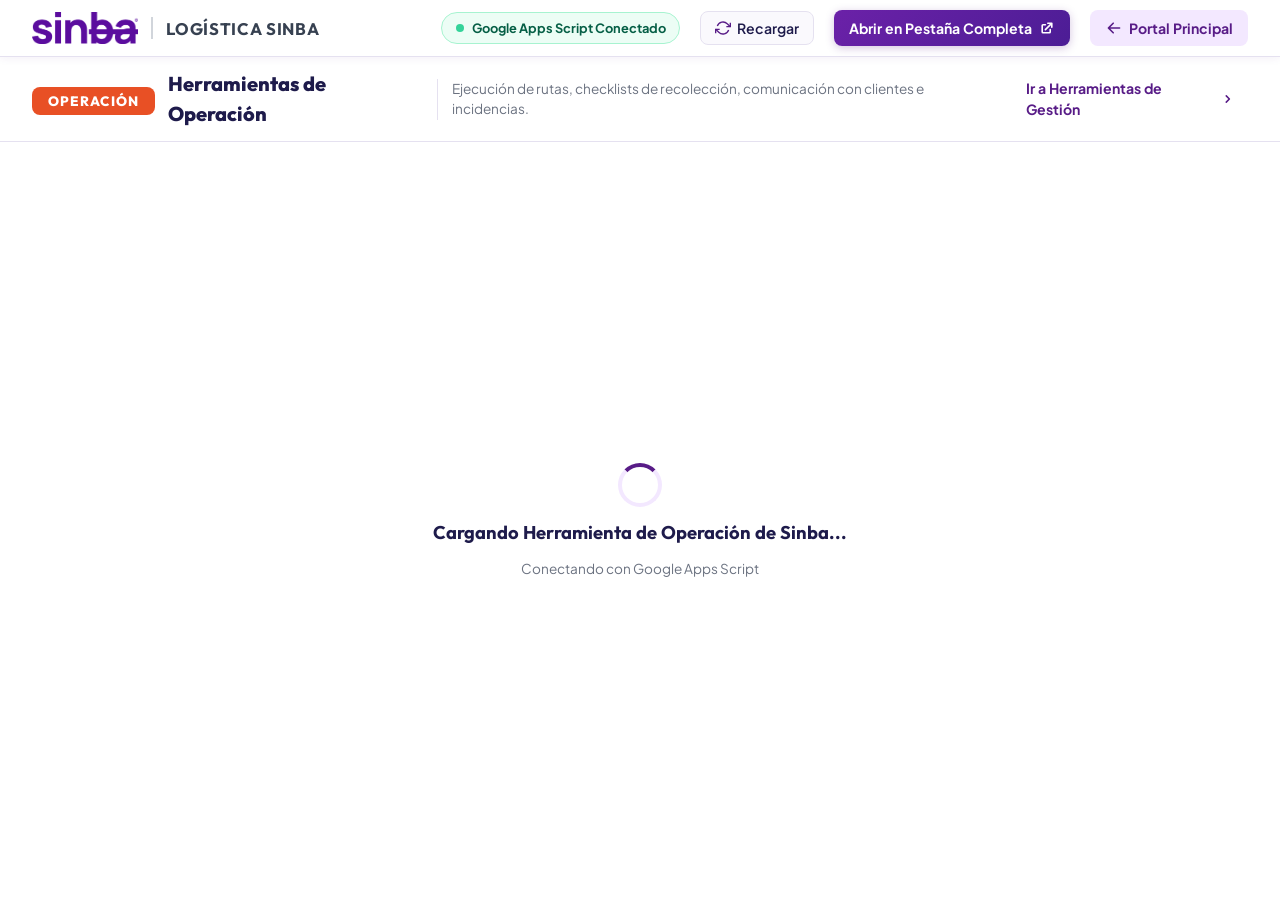
==== operacion.html @ be1933a4 "Initial commit - Portal Web Sinba" ====
<!DOCTYPE html>
<html lang="es">

<head>
  <meta charset="UTF-8">
  <meta name="viewport" content="width=device-width, initial-scale=1.0">
  <title>Herramientas de Operación - Sinba Logística</title>
  <meta name="description"
    content="Módulo de herramientas de operación de Sinba Logística conectado a Google Apps Script.">
  <link rel="preconnect" href="https://fonts.googleapis.com">
  <link rel="preconnect" href="https://fonts.gstatic.com" crossorigin>
  <link
    href="https://fonts.googleapis.com/css2?family=Outfit:wght@400;500;600;700;800;900&family=Plus+Jakarta+Sans:wght@400;500;600;700&display=swap"
    rel="stylesheet">
  <link rel="stylesheet" href="styles.css">
</head>

<body class="app-viewer-body">

  <!-- Barra de Navegación Superior -->
  <header class="navbar" id="navbar">
    <div class="navbar-container">
      <!-- Logo Sinba -->
      <a href="index.html" class="navbar-brand" id="brand-logo">
        <div class="logo-wrapper">
          <img src="assets/sinba_logo.png" alt="Sinba" class="sinba-logo-img">
          <div class="brand-divider"></div>
          <span class="brand-subtitle">LOGÍSTICA SINBA</span>
        </div>
      </a>

      <!-- Menú y Acciones de la Herramienta -->
      <div class="navbar-actions">
        <div class="tool-status-badge">
          <span class="pulse-dot"></span>
          <span>Google Apps Script Conectado</span>
        </div>

        <!-- Botón Recargar Frame -->
        <button class="nav-btn-action" onclick="reloadAppScriptFrame('op-frame')" title="Recargar herramienta">
          <svg viewBox="0 0 24 24" fill="none" stroke="currentColor" stroke-width="2">
            <path d="M23 4v6h-6M1 20v-6h6" />
            <path d="M3.51 9a9 9 0 0114.85-3.36L23 10M1 14l4.64 4.36A9 9 0 0020.49 15" />
          </svg>
          <span>Recargar</span>
        </button>

        <!-- Botón Abrir Directo en Pestaña Nueva -->
        <a href="https://script.google.com/a/macros/sinba.pe/s/AKfycbyM9CAs9pCkM7ZyAD83p1r2WjWHfQ9AxZweqpP_xSJXLfnrZStBPode88MS2CbxMtLO/exec"
          target="_blank" rel="noopener noreferrer" class="btn-open-external"
          title="Abrir en pestaña completa de Google">
          <span>Abrir en Pestaña Completa</span>
          <svg viewBox="0 0 20 20" fill="currentColor">
            <path
              d="M11 3a1 1 0 100 2h2.586l-6.293 6.293a1 1 0 101.414 1.414L15 6.414V9a1 1 0 102 0V4a1 1 0 00-1-1h-5z" />
            <path d="M5 5a2 2 0 00-2 2v8a2 2 0 002 2h8a2 2 0 002-2v-3a1 1 0 10-2 0v3H5V7h3a1 1 0 000-2H5z" />
          </svg>
        </a>

        <!-- Botón Volver al Portal -->
        <a href="index.html" class="btn-back-portal">
          <svg width="16" height="16" viewBox="0 0 20 20" fill="currentColor">
            <path fill-rule="evenodd"
              d="M9.707 16.707a1 1 0 01-1.414 0l-6-6a1 1 0 010-1.414l6-6a1 1 0 011.414 1.414L5.414 9H17a1 1 0 110 2H5.414l4.293 4.293a1 1 0 010 1.414z"
              clip-rule="evenodd" />
          </svg>
          <span>Portal Principal</span>
        </a>
      </div>
    </div>
  </header>

  <!-- Sub-Barra de Contexto de la Aplicación -->
  <div class="app-control-bar">
    <div class="app-info-left">
      <div class="category-tag-sub">OPERACIÓN</div>
      <h1 class="app-bar-title">Herramientas de Operación</h1>
      <span class="app-bar-desc">Ejecución de rutas, checklists de recolección, comunicación con clientes e
        incidencias.</span>
    </div>
    <div class="app-info-right">
      <a href="gestion.html" class="link-switch-app">
        <span>Ir a Herramientas de Gestión</span>
        <svg viewBox="0 0 20 20" fill="currentColor">
          <path fill-rule="evenodd"
            d="M7.293 14.707a1 1 0 010-1.414L10.586 10 7.293 6.707a1 1 0 011.414-1.414l4 4a1 1 0 010 1.414l-4 4a1 1 0 01-1.414 0z"
            clip-rule="evenodd" />
        </svg>
      </a>
    </div>
  </div>

  <!-- Contenedor del AppScript / IFrame Integrado -->
  <main class="appscript-viewer-container">
    <!-- Overlay de Carga -->
    <div class="iframe-loading-indicator" id="iframe-loader">
      <div class="loader-spinner"></div>
      <p>Cargando Herramienta de Operación de Sinba...</p>
      <span class="loader-sub">Conectando con Google Apps Script</span>
    </div>

    <!-- IFrame de la App -->
    <iframe id="op-frame" class="appscript-iframe"
      src="https://script.google.com/a/macros/sinba.pe/s/AKfycbyM9CAs9pCkM7ZyAD83p1r2WjWHfQ9AxZweqpP_xSJXLfnrZStBPode88MS2CbxMtLO/exec"
      allow="geolocation; microphone; camera; clipboard-read; clipboard-write;"
      sandbox="allow-forms allow-modals allow-popups allow-popups-to-escape-sandbox allow-same-origin allow-scripts allow-downloads"
      onload="hideIframeLoader('iframe-loader')">
    </iframe>

    <!-- Aviso de Soporte / Acceso Workspace -->
    <div class="iframe-footer-notice">
      <span>¿No carga la aplicación por políticas de tu cuenta Google?</span>
      <a href="https://script.google.com/a/macros/sinba.pe/s/AKfycbyM9CAs9pCkM7ZyAD83p1r2WjWHfQ9AxZweqpP_xSJXLfnrZStBPode88MS2CbxMtLO/exec"
        target="_blank" rel="noopener noreferrer">
        Haz clic aquí para abrirla directamente en una pestaña de Google Workspace ↗
      </a>
    </div>
  </main>

  <script src="app.js"></script>
</body>

</html>
---- styles.css ----
/* ==========================================================================
   SINBA - PORTAL INTERNO DE LOGÍSTICA
   Design System & Styles
   ========================================================================== */

:root {
  --primary-purple: #581C87;
  --primary-purple-hover: #4C1D95;
  --primary-purple-light: #F3E8FF;
  --sinba-dark-purple: #3B0764;
  --sinba-purple-gradient: linear-gradient(135deg, #6B21A8 0%, #4C1D95 100%);
  
  --accent-orange: #E85025;
  --accent-orange-hover: #D03D14;
  --accent-orange-bg: #FFEFEA;
  
  --bg-page: #F3F1F8;
  --bg-card: #FFFFFF;
  --bg-surface: #FAF9FD;
  
  --text-dark: #1E1B4B;
  --text-body: #4A4660;
  --text-muted: #6B7280;
  --text-white: #FFFFFF;
  
  --border-light: #E5E1F0;
  --border-card: #ECE8F5;
  
  --shadow-sm: 0 2px 8px rgba(88, 28, 135, 0.06);
  --shadow-md: 0 8px 24px rgba(88, 28, 135, 0.10);
  --shadow-lg: 0 16px 36px rgba(88, 28, 135, 0.16);
  --shadow-card: 0 6px 20px rgba(74, 30, 110, 0.08);
  
  --radius-sm: 8px;
  --radius-md: 14px;
  --radius-lg: 20px;
  --radius-full: 9999px;
  
  --transition: all 0.25s cubic-bezier(0.16, 1, 0.3, 1);
}

*, *::before, *::after {
  box-sizing: border-box;
  margin: 0;
  padding: 0;
}

html {
  scroll-behavior: smooth;
  font-family: 'Plus Jakarta Sans', sans-serif;
  color: var(--text-body);
  background-color: var(--bg-page);
}

body {
  min-height: 100vh;
  display: flex;
  flex-direction: column;
  line-height: 1.5;
  -webkit-font-smoothing: antialiased;
}

/* ==========================================================================
   NAVBAR (Encabezado)
   ========================================================================== */
.navbar {
  position: sticky;
  top: 0;
  z-index: 100;
  background: rgba(255, 255, 255, 0.96);
  backdrop-filter: blur(12px);
  border-bottom: 1px solid var(--border-light);
  box-shadow: var(--shadow-sm);
}

.navbar-container {
  max-width: 1400px;
  margin: 0 auto;
  padding: 0.65rem 2rem;
  display: flex;
  align-items: center;
  justify-content: space-between;
}

.navbar-brand {
  text-decoration: none;
  display: flex;
  align-items: center;
}

.logo-wrapper {
  display: flex;
  align-items: center;
  gap: 0.85rem;
}

.sinba-logo-img {
  height: 32px;
  width: auto;
  object-fit: contain;
  display: block;
}

.brand-divider {
  width: 1.5px;
  height: 22px;
  background-color: #D1D5DB;
}

.brand-subtitle {
  font-family: 'Outfit', sans-serif;
  font-weight: 700;
  font-size: 1.05rem;
  letter-spacing: 0.04em;
  color: #374151;
}

.navbar-actions {
  display: flex;
  align-items: center;
  gap: 1.25rem;
}

.navbar-actions svg {
  width: 16px;
  height: 16px;
  max-width: 18px;
  max-height: 18px;
  flex-shrink: 0;
}

/* Dropdown de Navegación */
.dropdown-nav {
  position: relative;
}

.dropdown-nav-btn {
  display: flex;
  align-items: center;
  gap: 0.4rem;
  background: transparent;
  border: 1px solid transparent;
  color: #374151;
  font-family: 'Plus Jakarta Sans', sans-serif;
  font-weight: 600;
  font-size: 0.95rem;
  padding: 0.5rem 0.85rem;
  border-radius: var(--radius-sm);
  cursor: pointer;
  transition: var(--transition);
}

.dropdown-nav-btn:hover {
  background-color: var(--primary-purple-light);
  color: var(--primary-purple);
}

.chevron-icon {
  width: 18px;
  height: 18px;
  transition: transform 0.2s ease;
}

.dropdown-nav.open .chevron-icon {
  transform: rotate(180deg);
}

.dropdown-nav-menu {
  position: absolute;
  top: calc(100% + 8px);
  right: 0;
  width: 240px;
  background: #FFFFFF;
  border: 1px solid var(--border-light);
  border-radius: var(--radius-md);
  box-shadow: var(--shadow-lg);
  padding: 0.5rem;
  opacity: 0;
  visibility: hidden;
  transform: translateY(8px);
  transition: var(--transition);
  z-index: 105;
}

.dropdown-nav.open .dropdown-nav-menu {
  opacity: 1;
  visibility: visible;
  transform: translateY(0);
}

.dropdown-item {
  display: flex;
  align-items: center;
  gap: 0.65rem;
  padding: 0.65rem 0.85rem;
  color: var(--text-dark);
  text-decoration: none;
  font-size: 0.9rem;
  font-weight: 500;
  border-radius: var(--radius-sm);
  transition: var(--transition);
  cursor: pointer;
}

.dropdown-item svg {
  width: 18px;
  height: 18px;
  color: var(--primary-purple);
}

.dropdown-item:hover, .dropdown-item.active {
  background-color: var(--primary-purple-light);
  color: var(--primary-purple);
}

.dropdown-divider {
  height: 1px;
  background-color: var(--border-light);
  margin: 0.35rem 0;
}

.status-dot-green {
  width: 8px;
  height: 8px;
  border-radius: 50%;
  background-color: #10B981;
  box-shadow: 0 0 8px rgba(16, 185, 129, 0.6);
}

/* Botón de Icono */
.nav-icon-btn {
  background: transparent;
  border: none;
  width: 38px;
  height: 38px;
  border-radius: 50%;
  display: flex;
  align-items: center;
  justify-content: center;
  color: #374151;
  cursor: pointer;
  transition: var(--transition);
}

.nav-icon-btn svg {
  width: 20px;
  height: 20px;
}

.nav-icon-btn:hover {
  background-color: var(--primary-purple-light);
  color: var(--primary-purple);
}

.user-badge {
  display: flex;
  align-items: center;
  gap: 0.5rem;
  padding: 0.35rem 0.75rem;
  background: var(--bg-surface);
  border: 1px solid var(--border-light);
  border-radius: var(--radius-full);
}

.avatar {
  width: 28px;
  height: 28px;
  border-radius: 50%;
  background: var(--sinba-purple-gradient);
  color: #FFFFFF;
  font-weight: 700;
  font-size: 0.75rem;
  display: flex;
  align-items: center;
  justify-content: center;
}

.user-name {
  font-size: 0.85rem;
  font-weight: 600;
  color: var(--text-dark);
}

/* ==========================================================================
   HERO BANNER SECTION
   ========================================================================== */
.hero-section {
  position: relative;
  min-height: 280px;
  background-image: url('assets/hero_sinba_truck.jpg');
  background-size: cover;
  background-position: center 38%;
  background-repeat: no-repeat;
  display: flex;
  align-items: center;
  justify-content: center;
  text-align: center;
  padding: 3.5rem 1.5rem 4rem;
  color: var(--text-white);
}

.hero-bg-overlay {
  position: absolute;
  inset: 0;
  background: linear-gradient(180deg, rgba(30, 10, 50, 0.72) 0%, rgba(20, 5, 35, 0.82) 100%);
  backdrop-filter: blur(1.5px);
}

.hero-content {
  position: relative;
  z-index: 2;
  max-width: 900px;
  display: flex;
  flex-direction: column;
  align-items: center;
  gap: 0.85rem;
}

.hero-badge {
  display: inline-flex;
  align-items: center;
  gap: 0.5rem;
  padding: 0.3rem 0.85rem;
  background: rgba(255, 255, 255, 0.15);
  backdrop-filter: blur(8px);
  border: 1px solid rgba(255, 255, 255, 0.25);
  border-radius: var(--radius-full);
  font-size: 0.85rem;
  font-weight: 600;
  letter-spacing: 0.02em;
  color: #FFFFFF;
}

.pulse-dot {
  width: 8px;
  height: 8px;
  background-color: #34D399;
  border-radius: 50%;
  animation: pulseAnim 1.8s infinite;
}

@keyframes pulseAnim {
  0% { transform: scale(0.95); box-shadow: 0 0 0 0 rgba(52, 211, 153, 0.7); }
  70% { transform: scale(1.1); box-shadow: 0 0 0 8px rgba(52, 211, 153, 0); }
  100% { transform: scale(0.95); box-shadow: 0 0 0 0 rgba(52, 211, 153, 0); }
}

.hero-title {
  font-family: 'Outfit', sans-serif;
  font-size: 2.85rem;
  font-weight: 900;
  letter-spacing: 0.02em;
  text-transform: uppercase;
  color: #FFFFFF;
  text-shadow: 0 4px 16px rgba(0, 0, 0, 0.5);
  line-height: 1.15;
}

.hero-subtitle {
  font-size: 1.15rem;
  font-weight: 400;
  color: rgba(255, 255, 255, 0.92);
  max-width: 680px;
  line-height: 1.5;
  text-shadow: 0 2px 8px rgba(0, 0, 0, 0.4);
}

.hero-stats-row {
  display: flex;
  gap: 1.25rem;
  margin-top: 1rem;
  flex-wrap: wrap;
  justify-content: center;
}

.hero-stat-pill {
  display: flex;
  align-items: center;
  gap: 0.5rem;
  padding: 0.4rem 1rem;
  background: rgba(255, 255, 255, 0.12);
  backdrop-filter: blur(10px);
  border: 1px solid rgba(255, 255, 255, 0.2);
  border-radius: var(--radius-full);
}

.stat-num {
  font-family: 'Outfit', sans-serif;
  font-weight: 800;
  font-size: 1.1rem;
  color: #FBBF24;
}

.stat-lbl {
  font-size: 0.85rem;
  font-weight: 500;
  color: #F3F4F6;
}

/* ==========================================================================
   MAIN CONTAINER & GRID DE TARJETAS
   ========================================================================== */
.main-container {
  max-width: 1240px;
  width: 100%;
  margin: -1.5rem auto 3.5rem;
  padding: 0 1.5rem;
  position: relative;
  z-index: 10;
  flex: 1;
}

.cards-grid {
  display: grid;
  grid-template-columns: repeat(2, 1fr);
  gap: 2.5rem;
}

/* TARJETA DEL PORTAL */
.portal-card {
  background: var(--bg-card);
  border-radius: var(--radius-lg);
  border: 1px solid var(--border-card);
  box-shadow: var(--shadow-card);
  display: flex;
  flex-direction: column;
  align-items: center;
  text-align: center;
  padding: 1.25rem 1.75rem 2rem;
  transition: transform 0.3s cubic-bezier(0.16, 1, 0.3, 1), box-shadow 0.3s ease;
  position: relative;
}

.portal-card:hover {
  transform: translateY(-6px);
  box-shadow: var(--shadow-lg);
}

/* Tag Superior Naranja */
.card-tag-wrapper {
  margin-bottom: 1.25rem;
}

.category-tag {
  display: inline-block;
  background-color: var(--accent-orange);
  color: #FFFFFF;
  font-family: 'Outfit', sans-serif;
  font-weight: 800;
  font-size: 1.05rem;
  letter-spacing: 0.06em;
  text-transform: uppercase;
  padding: 0.45rem 2.25rem;
  border-radius: var(--radius-sm);
  box-shadow: 0 4px 12px rgba(232, 80, 37, 0.35);
}

/* Media/Imagen de la tarjeta */
.card-media-wrapper {
  position: relative;
  width: 100%;
  height: 280px;
  border-radius: var(--radius-md);
  overflow: hidden;
  background: #E5E7EB;
  box-shadow: inset 0 0 0 1px rgba(0, 0, 0, 0.08);
}

.card-image {
  width: 100%;
  height: 100%;
  object-fit: cover;
  display: block;
  transition: transform 0.5s ease;
}

.portal-card:hover .card-image {
  transform: scale(1.03);
}

.card-media-overlay {
  position: absolute;
  bottom: 0;
  inset-inline: 0;
  padding: 0.5rem;
  background: linear-gradient(180deg, transparent 0%, rgba(20, 5, 35, 0.75) 100%);
  opacity: 0;
  transition: opacity 0.3s ease;
  display: flex;
  justify-content: center;
}

.portal-card:hover .card-media-overlay {
  opacity: 1;
}

.overlay-hint {
  color: #FFFFFF;
  font-size: 0.8rem;
  font-weight: 600;
  letter-spacing: 0.03em;
}

/* Cuerpo */
.card-body {
  padding: 1.5rem 0.5rem 1.25rem;
  flex: 1;
  display: flex;
  align-items: center;
  justify-content: center;
}

.card-description {
  font-size: 1.02rem;
  color: #374151;
  line-height: 1.6;
  max-width: 440px;
}

/* Footer & Botón */
.card-footer {
  width: 100%;
}

.btn-primary-purple {
  width: 100%;
  display: inline-flex;
  align-items: center;
  justify-content: center;
  gap: 0.65rem;
  background: var(--sinba-purple-gradient);
  color: #FFFFFF;
  font-family: 'Plus Jakarta Sans', sans-serif;
  font-size: 1.05rem;
  font-weight: 700;
  padding: 0.95rem 1.75rem;
  border-radius: var(--radius-sm);
  border: none;
  cursor: pointer;
  box-shadow: 0 4px 14px rgba(88, 28, 135, 0.35);
  transition: var(--transition);
}

.btn-primary-purple:hover {
  background: linear-gradient(135deg, #7C2D12 0%, #4C1D95 100%);
  box-shadow: 0 8px 22px rgba(88, 28, 135, 0.45);
  transform: translateY(-2px);
}

.btn-primary-purple:active {
  transform: translateY(0);
}

.btn-icon {
  width: 20px;
  height: 20px;
  transition: transform 0.2s ease;
}

.btn-primary-purple:hover .btn-icon {
  transform: translateX(4px);
}

.card-direct-link {
  display: inline-block;
  margin-top: 0.65rem;
  font-size: 0.85rem;
  font-weight: 600;
  color: var(--primary-purple);
  text-decoration: none;
  transition: var(--transition);
}

.card-direct-link:hover {
  text-decoration: underline;
  color: var(--sinba-dark-purple);
}

/* ==========================================================================
   MODALES (PANELES INTERACTIVOS)
   ========================================================================== */
.modal-backdrop {
  position: fixed;
  inset: 0;
  background: rgba(15, 7, 30, 0.7);
  backdrop-filter: blur(6px);
  z-index: 1000;
  display: flex;
  align-items: center;
  justify-content: center;
  padding: 1.5rem;
  opacity: 0;
  visibility: hidden;
  transition: all 0.3s cubic-bezier(0.16, 1, 0.3, 1);
}

.modal-backdrop.open {
  opacity: 1;
  visibility: visible;
}

.modal-dialog {
  background: #FFFFFF;
  width: 100%;
  max-width: 780px;
  max-height: 90vh;
  border-radius: var(--radius-lg);
  box-shadow: var(--shadow-lg);
  display: flex;
  flex-direction: column;
  overflow: hidden;
  transform: scale(0.95) translateY(10px);
  transition: transform 0.3s cubic-bezier(0.16, 1, 0.3, 1);
}

.modal-backdrop.open .modal-dialog {
  transform: scale(1) translateY(0);
}

.modal-header {
  display: flex;
  align-items: center;
  justify-content: space-between;
  padding: 1.25rem 1.75rem;
  border-bottom: 1px solid var(--border-light);
  background: var(--bg-surface);
}

.modal-title-group {
  display: flex;
  align-items: center;
  gap: 0.85rem;
}

.modal-badge-tag {
  font-family: 'Outfit', sans-serif;
  font-weight: 800;
  font-size: 0.8rem;
  padding: 0.25rem 0.75rem;
  border-radius: var(--radius-sm);
  color: #FFFFFF;
}

.tag-orange {
  background-color: var(--accent-orange);
}

.modal-title {
  font-family: 'Outfit', sans-serif;
  font-size: 1.45rem;
  font-weight: 800;
  color: var(--text-dark);
}

.modal-close-btn {
  background: transparent;
  border: none;
  font-size: 1.8rem;
  line-height: 1;
  color: var(--text-muted);
  cursor: pointer;
  padding: 0.25rem 0.5rem;
  border-radius: var(--radius-sm);
  transition: var(--transition);
}

.modal-close-btn:hover {
  background-color: #E5E7EB;
  color: var(--text-dark);
}

/* Pestañas */
.modal-tabs {
  display: flex;
  gap: 0.5rem;
  padding: 0.75rem 1.75rem 0;
  border-bottom: 1px solid var(--border-light);
  background: var(--bg-surface);
  overflow-x: auto;
}

.tab-btn {
  background: transparent;
  border: none;
  border-bottom: 3px solid transparent;
  padding: 0.65rem 1rem;
  font-family: 'Plus Jakarta Sans', sans-serif;
  font-size: 0.92rem;
  font-weight: 600;
  color: var(--text-muted);
  cursor: pointer;
  white-space: nowrap;
  transition: var(--transition);
}

.tab-btn:hover {
  color: var(--primary-purple);
}

.tab-btn.active {
  color: var(--primary-purple);
  border-bottom-color: var(--primary-purple);
}

.modal-body {
  padding: 1.75rem;
  overflow-y: auto;
}

.tab-pane {
  display: none;
  animation: fadeIn 0.25s ease;
}

.tab-pane.active {
  display: block;
}

@keyframes fadeIn {
  from { opacity: 0; transform: translateY(4px); }
  to { opacity: 1; transform: translateY(0); }
}

.panel-header-desc {
  margin-bottom: 1.5rem;
}

.panel-header-desc h3 {
  font-size: 1.2rem;
  color: var(--text-dark);
  font-weight: 700;
  margin-bottom: 0.25rem;
}

.panel-header-desc p {
  color: var(--text-muted);
  font-size: 0.92rem;
}

/* Rutas List */
.routes-list {
  display: flex;
  flex-direction: column;
  gap: 0.85rem;
}

.route-item {
  display: flex;
  align-items: center;
  justify-content: space-between;
  padding: 1rem 1.25rem;
  background: var(--bg-surface);
  border: 1px solid var(--border-light);
  border-radius: var(--radius-md);
  transition: var(--transition);
}

.route-item:hover {
  border-color: var(--primary-purple);
  box-shadow: var(--shadow-sm);
}

.route-info {
  display: flex;
  flex-direction: column;
  gap: 0.2rem;
}

.route-code {
  font-weight: 700;
  color: var(--text-dark);
  font-size: 0.98rem;
}

.route-driver {
  font-size: 0.85rem;
  color: var(--text-muted);
}

.route-status {
  padding: 0.35rem 0.85rem;
  border-radius: var(--radius-full);
  font-size: 0.82rem;
  font-weight: 700;
}

.route-status.in-progress {
  background-color: #FEF3C7;
  color: #B45309;
}

.route-status.completed {
  background-color: #D1FAE5;
  color: #065F46;
}

.route-status.scheduled {
  background-color: #E0E7FF;
  color: #3730A3;
}

/* Checklist Form */
.checklist-form {
  display: flex;
  flex-direction: column;
  gap: 0.85rem;
}

.check-item {
  display: flex;
  align-items: center;
  gap: 0.85rem;
  padding: 0.85rem 1rem;
  background: var(--bg-surface);
  border: 1px solid var(--border-light);
  border-radius: var(--radius-sm);
  cursor: pointer;
  transition: var(--transition);
}

.check-item:hover {
  background: #F3E8FF;
}

.check-item input[type="checkbox"] {
  width: 18px;
  height: 18px;
  accent-color: var(--primary-purple);
  cursor: pointer;
}

.check-text {
  font-size: 0.95rem;
  font-weight: 500;
  color: var(--text-dark);
}

.form-actions {
  margin-top: 1rem;
}

/* Formulario Incidencias */
.incident-form {
  display: flex;
  flex-direction: column;
  gap: 1rem;
}

.form-grid {
  display: grid;
  grid-template-columns: repeat(2, 1fr);
  gap: 1rem;
}

.form-group {
  display: flex;
  flex-direction: column;
  gap: 0.4rem;
}

.form-group label {
  font-size: 0.88rem;
  font-weight: 600;
  color: var(--text-dark);
}

.form-group select,
.form-group input,
.form-group textarea {
  padding: 0.75rem 1rem;
  border: 1px solid var(--border-light);
  border-radius: var(--radius-sm);
  font-family: inherit;
  font-size: 0.95rem;
  color: var(--text-dark);
  background-color: #FFFFFF;
  transition: var(--transition);
}

.form-group select:focus,
.form-group input:focus,
.form-group textarea:focus {
  outline: none;
  border-color: var(--primary-purple);
  box-shadow: 0 0 0 3px rgba(88, 28, 135, 0.15);
}

/* Clientes Cards */
.client-cards {
  display: flex;
  flex-direction: column;
  gap: 1rem;
}

.client-card {
  padding: 1.25rem;
  background: var(--bg-surface);
  border: 1px solid var(--border-light);
  border-radius: var(--radius-md);
  display: flex;
  flex-direction: column;
  gap: 0.65rem;
}

.client-header {
  display: flex;
  align-items: center;
  justify-content: space-between;
}

.badge-blue {
  background: #DBEAFE;
  color: #1E40AF;
  font-size: 0.78rem;
  font-weight: 700;
  padding: 0.2rem 0.65rem;
  border-radius: var(--radius-full);
}

.btn-sm {
  align-self: flex-start;
  padding: 0.45rem 0.95rem;
  font-size: 0.85rem;
  font-weight: 600;
  border-radius: var(--radius-sm);
  cursor: pointer;
  transition: var(--transition);
}

.btn-outline {
  background: transparent;
  border: 1px solid var(--primary-purple);
  color: var(--primary-purple);
}

.btn-outline:hover {
  background: var(--primary-purple);
  color: #FFFFFF;
}

/* Calculadora de Impacto */
.impact-grid {
  display: grid;
  grid-template-columns: repeat(3, 1fr);
  gap: 1rem;
  margin-top: 1.5rem;
}

.impact-card {
  background: linear-gradient(135deg, #FAF5FF 0%, #F3E8FF 100%);
  border: 1px solid #E9D5FF;
  border-radius: var(--radius-md);
  padding: 1.25rem 1rem;
  text-align: center;
  display: flex;
  flex-direction: column;
  align-items: center;
  gap: 0.35rem;
}

.impact-icon {
  font-size: 1.8rem;
}

.impact-val {
  font-family: 'Outfit', sans-serif;
  font-size: 1.5rem;
  font-weight: 800;
  color: var(--primary-purple);
}

.impact-desc {
  font-size: 0.8rem;
  font-weight: 600;
  color: var(--text-body);
}

/* KPIs */
.kpis-container {
  display: flex;
  flex-direction: column;
  gap: 1.25rem;
}

.kpi-row {
  display: grid;
  grid-template-columns: 220px 1fr 60px;
  align-items: center;
  gap: 1rem;
}

.kpi-label {
  font-size: 0.92rem;
  font-weight: 600;
  color: var(--text-dark);
}

.kpi-bar-wrapper {
  background: #E5E7EB;
  height: 12px;
  border-radius: var(--radius-full);
  overflow: hidden;
}

.kpi-bar {
  height: 100%;
  background: var(--sinba-purple-gradient);
  border-radius: var(--radius-full);
  transition: width 0.8s cubic-bezier(0.16, 1, 0.3, 1);
}

.kpi-pct {
  font-family: 'Outfit', sans-serif;
  font-weight: 800;
  font-size: 0.95rem;
  color: var(--primary-purple);
  text-align: right;
}

/* Documentos */
.docs-list {
  display: flex;
  flex-direction: column;
  gap: 0.85rem;
}

.doc-item {
  display: flex;
  align-items: center;
  justify-content: space-between;
  padding: 1rem 1.25rem;
  background: var(--bg-surface);
  border: 1px solid var(--border-light);
  border-radius: var(--radius-md);
}

.doc-icon {
  font-size: 1.6rem;
  margin-right: 0.85rem;
}

.doc-info {
  flex: 1;
  display: flex;
  flex-direction: column;
  gap: 0.15rem;
}

.doc-info strong {
  font-size: 0.95rem;
  color: var(--text-dark);
}

.doc-info span {
  font-size: 0.82rem;
  color: var(--text-muted);
}

/* Search Modal */
.search-dialog {
  max-width: 600px;
}

.search-input-wrapper {
  display: flex;
  align-items: center;
  padding: 1rem 1.5rem;
  border-bottom: 1px solid var(--border-light);
  gap: 0.85rem;
}

.search-icon-lg {
  width: 22px;
  height: 22px;
  color: var(--primary-purple);
}

.search-input-wrapper input {
  flex: 1;
  border: none;
  outline: none;
  font-size: 1.1rem;
  font-family: inherit;
  color: var(--text-dark);
}

.search-clear-btn {
  background: transparent;
  border: none;
  font-size: 1.6rem;
  cursor: pointer;
  color: var(--text-muted);
}

.search-results {
  padding: 1.25rem 1.5rem;
  display: flex;
  flex-direction: column;
  gap: 0.65rem;
}

.search-category-title {
  font-size: 0.8rem;
  font-weight: 700;
  color: var(--text-muted);
  text-transform: uppercase;
  letter-spacing: 0.05em;
  margin-bottom: 0.35rem;
}

.search-result-item {
  display: flex;
  align-items: center;
  gap: 1rem;
  padding: 0.75rem 1rem;
  border-radius: var(--radius-sm);
  background: var(--bg-surface);
  cursor: pointer;
  transition: var(--transition);
}

.search-result-item:hover {
  background: var(--primary-purple-light);
}

.sr-icon {
  font-size: 1.4rem;
}

.sr-text {
  display: flex;
  flex-direction: column;
}

.sr-text strong {
  font-size: 0.95rem;
  color: var(--text-dark);
}

.sr-text span {
  font-size: 0.8rem;
  color: var(--text-muted);
}

/* Toast */
.toast-notification {
  position: fixed;
  bottom: 24px;
  right: 24px;
  background: #1E1B4B;
  color: #FFFFFF;
  padding: 0.85rem 1.5rem;
  border-radius: var(--radius-md);
  box-shadow: var(--shadow-lg);
  display: flex;
  align-items: center;
  gap: 0.75rem;
  z-index: 2000;
  transform: translateY(100px);
  opacity: 0;
  transition: var(--transition);
}

.toast-notification.show {
  transform: translateY(0);
  opacity: 1;
}

.toast-icon {
  width: 22px;
  height: 22px;
  border-radius: 50%;
  background: #10B981;
  color: #FFFFFF;
  display: flex;
  align-items: center;
  justify-content: center;
  font-size: 0.8rem;
  font-weight: 900;
}

.toast-msg {
  font-size: 0.92rem;
  font-weight: 500;
}

/* ==========================================================================
   FOOTER
   ========================================================================== */
.footer {
  background: #FFFFFF;
  border-top: 1px solid var(--border-light);
  padding: 2rem 1.5rem;
  margin-top: auto;
}

.footer-container {
  max-width: 1400px;
  margin: 0 auto;
  display: flex;
  align-items: center;
  justify-content: space-between;
  flex-wrap: wrap;
  gap: 1rem;
}

.footer-brand {
  display: flex;
  align-items: center;
  gap: 0.85rem;
}

.footer-logo-img {
  height: 26px;
  width: auto;
  object-fit: contain;
  display: block;
}

.footer-motto {
  font-size: 0.88rem;
  font-weight: 700;
  color: var(--accent-orange);
}

.footer-info {
  font-size: 0.85rem;
  color: var(--text-muted);
}

/* ==========================================================================
   RESPONSIVE DESIGN
   ========================================================================== */
@media (max-width: 960px) {
  .cards-grid {
    grid-template-columns: 1fr;
    max-width: 620px;
    margin: 0 auto;
  }
  
  .hero-title {
    font-size: 2.2rem;
  }
  
  .kpi-row {
    grid-template-columns: 1fr auto;
  }
  
  .kpi-bar-wrapper {
    grid-column: 1 / -1;
  }
}

/* ==========================================================================
   VISOR INTEGRADO DE GOOGLE APPS SCRIPT (operacion.html & gestion.html)
   ========================================================================== */

.app-viewer-body {
  height: 100vh;
  display: flex;
  flex-direction: column;
  overflow: hidden;
  background-color: #F8F7FD;
}

.tool-status-badge {
  display: inline-flex;
  align-items: center;
  gap: 0.5rem;
  padding: 0.35rem 0.85rem;
  background: #ECFDF5;
  border: 1px solid #A7F3D0;
  border-radius: var(--radius-full);
  font-size: 0.8rem;
  font-weight: 700;
  color: #065F46;
}

.nav-btn-action {
  display: inline-flex;
  align-items: center;
  gap: 0.4rem;
  padding: 0.45rem 0.85rem;
  background: var(--bg-surface);
  border: 1px solid var(--border-light);
  border-radius: var(--radius-sm);
  font-family: inherit;
  font-size: 0.88rem;
  font-weight: 600;
  color: var(--text-dark);
  cursor: pointer;
  transition: var(--transition);
}

.nav-btn-action svg {
  width: 16px;
  height: 16px;
  color: var(--primary-purple);
}

.nav-btn-action:hover {
  background: var(--primary-purple-light);
  border-color: var(--primary-purple);
  color: var(--primary-purple);
}

.btn-open-external {
  display: inline-flex;
  align-items: center;
  gap: 0.45rem;
  padding: 0.45rem 0.95rem;
  background: var(--sinba-purple-gradient);
  color: #FFFFFF;
  font-size: 0.88rem;
  font-weight: 700;
  border-radius: var(--radius-sm);
  text-decoration: none;
  box-shadow: 0 2px 8px rgba(88, 28, 135, 0.25);
  transition: var(--transition);
}

.btn-open-external svg {
  width: 16px;
  height: 16px;
  max-width: 16px;
  max-height: 16px;
}

.btn-open-external:hover {
  box-shadow: 0 4px 14px rgba(88, 28, 135, 0.4);
  transform: translateY(-1px);
}

.btn-back-portal {
  display: inline-flex;
  align-items: center;
  gap: 0.45rem;
  padding: 0.45rem 0.95rem;
  background: var(--primary-purple-light);
  color: var(--primary-purple);
  font-size: 0.88rem;
  font-weight: 700;
  border-radius: var(--radius-sm);
  text-decoration: none;
  transition: var(--transition);
  white-space: nowrap;
}

.btn-back-portal svg {
  width: 16px !important;
  height: 16px !important;
  max-width: 16px !important;
  max-height: 16px !important;
  display: inline-block;
  flex-shrink: 0;
}

.btn-back-portal:hover {
  background: var(--primary-purple);
  color: #FFFFFF;
  transform: translateX(-2px);
}

/* Control Bar */
.app-control-bar {
  background: #FFFFFF;
  border-bottom: 1px solid var(--border-light);
  padding: 0.75rem 2rem;
  display: flex;
  align-items: center;
  justify-content: space-between;
  gap: 1.5rem;
}

.app-info-left {
  display: flex;
  align-items: center;
  gap: 0.85rem;
}

.app-bar-title {
  font-family: 'Outfit', sans-serif;
  font-size: 1.25rem;
  font-weight: 800;
  color: var(--text-dark);
}

.app-bar-desc {
  font-size: 0.85rem;
  color: var(--text-muted);
  border-left: 1px solid var(--border-light);
  padding-left: 0.85rem;
}

.link-switch-app {
  display: inline-flex;
  align-items: center;
  gap: 0.35rem;
  font-size: 0.88rem;
  font-weight: 700;
  color: var(--primary-purple);
  text-decoration: none;
  padding: 0.35rem 0.75rem;
  border-radius: var(--radius-sm);
  transition: var(--transition);
}

.link-switch-app svg {
  width: 16px;
  height: 16px;
}

.link-switch-app:hover {
  background: var(--primary-purple-light);
}

/* Visor IFrame */
.appscript-viewer-container {
  flex: 1;
  position: relative;
  width: 100%;
  display: flex;
  flex-direction: column;
  background: #F3F1F8;
}

.appscript-iframe {
  width: 100%;
  height: 100%;
  flex: 1;
  border: none;
  background: #FFFFFF;
}

.iframe-loading-indicator {
  position: absolute;
  inset: 0;
  background: #FFFFFF;
  display: flex;
  flex-direction: column;
  align-items: center;
  justify-content: center;
  gap: 0.75rem;
  z-index: 10;
  transition: opacity 0.3s ease;
}

.iframe-loading-indicator.hidden {
  opacity: 0;
  pointer-events: none;
  visibility: hidden;
}

.loader-spinner {
  width: 44px;
  height: 44px;
  border: 4px solid var(--primary-purple-light);
  border-top-color: var(--primary-purple);
  border-radius: 50%;
  animation: spinLoader 0.9s linear infinite;
}

@keyframes spinLoader {
  to { transform: rotate(360deg); }
}

.iframe-loading-indicator p {
  font-family: 'Outfit', sans-serif;
  font-size: 1.15rem;
  font-weight: 700;
  color: var(--text-dark);
}

.loader-sub {
  font-size: 0.85rem;
  color: var(--text-muted);
}

.iframe-footer-notice {
  background: #FAF9FD;
  border-top: 1px solid var(--border-light);
  padding: 0.45rem 1.5rem;
  font-size: 0.8rem;
  color: var(--text-muted);
  display: flex;
  align-items: center;
  justify-content: center;
  gap: 0.5rem;
}

.iframe-footer-notice a {
  color: var(--primary-purple);
  font-weight: 700;
  text-decoration: underline;
}

/* Responsive viewer */
@media (max-width: 840px) {
  .app-bar-desc {
    display: none;
  }

  .app-control-bar {
    padding: 0.65rem 1rem;
  }
}


/* Module Hero Section */
.module-hero-section {
  position: relative;
  min-height: 240px;
  padding: 2.5rem 1.5rem 3.5rem;
  color: #FFFFFF;
  background-size: cover;
  background-position: center;
  display: flex;
  justify-content: center;
}

.op-hero-bg {
  background-image: url('assets/operacion_card.jpg');
}

.ges-hero-bg {
  background-image: url('assets/gestion_card.jpg');
}

.module-hero-content {
  position: relative;
  z-index: 2;
  max-width: 1200px;
  width: 100%;
  display: flex;
  flex-direction: column;
  align-items: flex-start;
  gap: 0.65rem;
}

.breadcrumb-trail {
  display: flex;
  align-items: center;
  gap: 0.5rem;
  font-size: 0.85rem;
  color: rgba(255, 255, 255, 0.8);
}

.breadcrumb-trail a {
  color: #FFFFFF;
  text-decoration: underline;
  font-weight: 500;
}

.category-tag-sub {
  display: inline-block;
  background-color: var(--accent-orange);
  color: #FFFFFF;
  font-family: 'Outfit', sans-serif;
  font-weight: 800;
  font-size: 0.85rem;
  letter-spacing: 0.08em;
  padding: 0.25rem 1rem;
  border-radius: var(--radius-sm);
  margin-top: 0.25rem;
}

.module-title {
  font-family: 'Outfit', sans-serif;
  font-size: 2.4rem;
  font-weight: 900;
  letter-spacing: 0.02em;
  color: #FFFFFF;
  text-shadow: 0 4px 14px rgba(0, 0, 0, 0.5);
  line-height: 1.15;
}

.module-desc {
  max-width: 780px;
  font-size: 1.05rem;
  color: rgba(255, 255, 255, 0.95);
  line-height: 1.5;
  text-shadow: 0 2px 8px rgba(0, 0, 0, 0.4);
}

.module-quick-stats {
  display: flex;
  gap: 1rem;
  margin-top: 1rem;
  flex-wrap: wrap;
  width: 100%;
}

.quick-stat-card {
  background: rgba(255, 255, 255, 0.14);
  backdrop-filter: blur(10px);
  border: 1px solid rgba(255, 255, 255, 0.25);
  border-radius: var(--radius-md);
  padding: 0.65rem 1.25rem;
  display: flex;
  flex-direction: column;
}

.q-val {
  font-family: 'Outfit', sans-serif;
  font-size: 1.35rem;
  font-weight: 800;
  color: #FBBF24;
}

.q-lbl {
  font-size: 0.8rem;
  color: #F3F4F6;
  font-weight: 500;
}

/* Contenedor de Módulo */
.module-main-container {
  max-width: 1240px;
  width: 100%;
  margin: -1.75rem auto 3.5rem;
  padding: 0 1.5rem;
  position: relative;
  z-index: 10;
  flex: 1;
  display: flex;
  flex-direction: column;
  gap: 1.5rem;
}

/* Barra de Navegación de Herramientas */
.tool-navigation-bar {
  display: flex;
  gap: 0.5rem;
  background: #FFFFFF;
  padding: 0.5rem;
  border-radius: var(--radius-md);
  border: 1px solid var(--border-card);
  box-shadow: var(--shadow-sm);
  overflow-x: auto;
}

.tool-nav-item {
  flex: 1;
  display: flex;
  align-items: center;
  justify-content: center;
  gap: 0.5rem;
  padding: 0.75rem 1rem;
  background: transparent;
  border: none;
  border-radius: var(--radius-sm);
  font-family: 'Plus Jakarta Sans', sans-serif;
  font-size: 0.92rem;
  font-weight: 600;
  color: var(--text-muted);
  cursor: pointer;
  white-space: nowrap;
  transition: var(--transition);
}

.tool-nav-item:hover {
  background: var(--primary-purple-light);
  color: var(--primary-purple);
}

.tool-nav-item.active {
  background: var(--sinba-purple-gradient);
  color: #FFFFFF;
  box-shadow: 0 4px 12px rgba(88, 28, 135, 0.25);
}

.tool-nav-icon {
  font-size: 1.15rem;
}

/* Tarjeta de Sección de Herramienta */
.tool-section-card {
  display: none;
  background: #FFFFFF;
  border-radius: var(--radius-lg);
  border: 1px solid var(--border-card);
  box-shadow: var(--shadow-card);
  padding: 2rem;
  animation: fadeIn 0.3s ease;
}

.tool-section-card.active {
  display: block;
}

.tool-card-header {
  display: flex;
  align-items: flex-start;
  justify-content: space-between;
  gap: 1rem;
  margin-bottom: 1.75rem;
  padding-bottom: 1.25rem;
  border-bottom: 1px solid var(--border-light);
  flex-wrap: wrap;
}

.tool-card-header h2 {
  font-family: 'Outfit', sans-serif;
  font-size: 1.45rem;
  font-weight: 800;
  color: var(--text-dark);
}

.tool-card-header p {
  color: var(--text-muted);
  font-size: 0.95rem;
  margin-top: 0.25rem;
}

/* Filtros de Rutas */
.route-filter-btns {
  display: flex;
  gap: 0.4rem;
}

.filter-pill {
  background: var(--bg-surface);
  border: 1px solid var(--border-light);
  padding: 0.4rem 0.85rem;
  border-radius: var(--radius-full);
  font-size: 0.85rem;
  font-weight: 600;
  color: var(--text-muted);
  cursor: pointer;
  transition: var(--transition);
}

.filter-pill:hover, .filter-pill.active {
  background: var(--primary-purple);
  color: #FFFFFF;
  border-color: var(--primary-purple);
}

/* Grid Interactivo de Rutas */
.routes-interactive-grid {
  display: grid;
  grid-template-columns: repeat(2, 1fr);
  gap: 1.5rem;
}

.route-detail-card {
  background: var(--bg-surface);
  border: 1px solid var(--border-light);
  border-radius: var(--radius-md);
  padding: 1.5rem;
  display: flex;
  flex-direction: column;
  gap: 1rem;
  transition: var(--transition);
}

.route-detail-card:hover {
  border-color: var(--primary-purple);
  box-shadow: var(--shadow-sm);
  transform: translateY(-2px);
}

.route-card-top {
  display: flex;
  align-items: center;
  justify-content: space-between;
}

.route-title-badge {
  display: flex;
  align-items: center;
  gap: 0.65rem;
}

.route-badge-pill {
  background: var(--primary-purple);
  color: #FFFFFF;
  font-size: 0.78rem;
  font-weight: 800;
  padding: 0.2rem 0.6rem;
  border-radius: var(--radius-sm);
}

.route-title-badge h3 {
  font-size: 1.1rem;
  color: var(--text-dark);
  font-weight: 700;
}

.badge-status-live {
  background: #FEF3C7;
  color: #B45309;
  font-size: 0.8rem;
  font-weight: 700;
  padding: 0.25rem 0.75rem;
  border-radius: var(--radius-full);
}

.badge-status-completed {
  background: #D1FAE5;
  color: #065F46;
  font-size: 0.8rem;
  font-weight: 700;
  padding: 0.25rem 0.75rem;
  border-radius: var(--radius-full);
}

.route-meta-info {
  display: grid;
  grid-template-columns: repeat(2, 1fr);
  gap: 0.5rem;
  background: #FFFFFF;
  padding: 0.85rem 1rem;
  border-radius: var(--radius-sm);
  border: 1px solid var(--border-light);
  font-size: 0.88rem;
}

.route-meta-info strong {
  color: var(--text-dark);
}

.route-progress-box {
  display: flex;
  flex-direction: column;
  gap: 0.35rem;
}

.progress-label-row {
  display: flex;
  justify-content: space-between;
  font-size: 0.85rem;
  color: var(--text-muted);
}

.progress-bar-rail {
  background: #E5E7EB;
  height: 10px;
  border-radius: var(--radius-full);
  overflow: hidden;
}

.progress-bar-fill {
  background: var(--sinba-purple-gradient);
  height: 100%;
  border-radius: var(--radius-full);
  transition: width 0.6s ease;
}

.progress-bar-fill.bg-green {
  background: linear-gradient(135deg, #10B981 0%, #059669 100%);
}

.route-actions-row {
  display: flex;
  gap: 0.5rem;
}

.btn-xs {
  padding: 0.4rem 0.85rem;
  font-size: 0.82rem;
  font-weight: 600;
  border-radius: var(--radius-sm);
  border: none;
  cursor: pointer;
  transition: var(--transition);
}

.btn-purple {
  background: var(--primary-purple);
  color: #FFFFFF;
}

.btn-purple:hover {
  background: var(--primary-purple-hover);
}

/* Checklist Completo */
.full-checklist-form {
  display: flex;
  flex-direction: column;
  gap: 1.5rem;
}

.form-grid-3 {
  display: grid;
  grid-template-columns: repeat(3, 1fr);
  gap: 1rem;
}

.form-grid-2 {
  display: grid;
  grid-template-columns: repeat(2, 1fr);
  gap: 1rem;
}

.badge-tag-mandatory {
  background: #FEE2E2;
  color: #991B1B;
  font-size: 0.8rem;
  font-weight: 800;
  padding: 0.3rem 0.85rem;
  border-radius: var(--radius-sm);
}

.checklist-category-group {
  background: var(--bg-surface);
  border: 1px solid var(--border-light);
  border-radius: var(--radius-md);
  padding: 1.25rem 1.5rem;
}

.checklist-category-group h3 {
  font-size: 1.05rem;
  color: var(--text-dark);
  margin-bottom: 0.85rem;
  font-weight: 700;
}

.checklist-items-grid {
  display: grid;
  grid-template-columns: repeat(2, 1fr);
  gap: 0.75rem;
}

.check-box-item {
  display: flex;
  align-items: center;
  gap: 0.65rem;
  padding: 0.65rem 0.85rem;
  background: #FFFFFF;
  border: 1px solid var(--border-light);
  border-radius: var(--radius-sm);
  cursor: pointer;
  transition: var(--transition);
  font-size: 0.9rem;
  font-weight: 500;
}

.check-box-item:hover {
  background: var(--primary-purple-light);
  border-color: var(--primary-purple);
}

.check-box-item input[type="checkbox"] {
  accent-color: var(--primary-purple);
  width: 17px;
  height: 17px;
}

.btn-wide {
  width: auto;
  min-width: 320px;
}

.form-submit-row {
  display: flex;
  justify-content: center;
  margin-top: 1rem;
}

/* Incidencias Split */
.incident-split-grid {
  display: grid;
  grid-template-columns: 1.2fr 1fr;
  gap: 2rem;
}

.incident-full-form {
  display: flex;
  flex-direction: column;
  gap: 1rem;
}

.incidents-history-box {
  background: var(--bg-surface);
  border: 1px solid var(--border-light);
  border-radius: var(--radius-md);
  padding: 1.25rem;
  display: flex;
  flex-direction: column;
  gap: 1rem;
}

.incidents-history-box h3 {
  font-size: 1.1rem;
  color: var(--text-dark);
  font-weight: 700;
}

.incident-items-list {
  display: flex;
  flex-direction: column;
  gap: 0.85rem;
}

.incident-item-card {
  background: #FFFFFF;
  border: 1px solid var(--border-light);
  border-radius: var(--radius-sm);
  padding: 1rem;
  display: flex;
  flex-direction: column;
  gap: 0.4rem;
}

.inc-header {
  display: flex;
  justify-content: space-between;
  align-items: center;
}

.inc-type-tag {
  background: #FEF3C7;
  color: #B45309;
  font-size: 0.78rem;
  font-weight: 700;
  padding: 0.2rem 0.6rem;
  border-radius: var(--radius-sm);
}

.inc-time {
  font-size: 0.8rem;
  color: var(--text-muted);
}

.inc-status-resolved {
  font-size: 0.8rem;
  font-weight: 700;
  color: #059669;
  margin-top: 0.25rem;
}

/* Control de Pesaje */
.weighing-container {
  display: flex;
  flex-direction: column;
  gap: 2rem;
}

.weighing-form {
  background: var(--bg-surface);
  border: 1px solid var(--border-light);
  border-radius: var(--radius-md);
  padding: 1.5rem;
  display: flex;
  flex-direction: column;
  gap: 1.25rem;
}

.weight-summary-bar {
  display: flex;
  align-items: center;
  justify-content: space-between;
  padding-top: 1rem;
  border-top: 1px solid var(--border-light);
  flex-wrap: wrap;
  gap: 1rem;
}

.weight-total-display {
  display: flex;
  align-items: center;
  gap: 0.65rem;
  font-size: 1.1rem;
}

.weight-total-display strong {
  font-family: 'Outfit', sans-serif;
  font-size: 1.6rem;
  color: var(--primary-purple);
}

.data-table {
  width: 100%;
  border-collapse: collapse;
  margin-top: 0.85rem;
  font-size: 0.92rem;
}

.data-table th {
  background: var(--bg-surface);
  color: var(--text-dark);
  text-align: left;
  padding: 0.75rem 1rem;
  border-bottom: 2px solid var(--border-light);
  font-weight: 700;
}

.data-table td {
  padding: 0.75rem 1rem;
  border-bottom: 1px solid var(--border-light);
  color: var(--text-body);
}

/* Clientes Alertas */
.client-alert-grid {
  display: grid;
  grid-template-columns: repeat(3, 1fr);
  gap: 1.25rem;
}

.client-alert-card {
  background: var(--bg-surface);
  border: 1px solid var(--border-light);
  border-radius: var(--radius-md);
  padding: 1.25rem;
  display: flex;
  flex-direction: column;
  gap: 0.65rem;
}

.cac-header {
  display: flex;
  align-items: center;
  justify-content: space-between;
  gap: 0.5rem;
}

.badge-pill-eta {
  background: #E0E7FF;
  color: #3730A3;
  font-size: 0.78rem;
  font-weight: 700;
  padding: 0.2rem 0.6rem;
  border-radius: var(--radius-full);
  white-space: nowrap;
}

.cac-contact {
  font-size: 0.88rem;
  color: var(--text-dark);
}

.cac-note {
  font-size: 0.85rem;
  color: var(--text-muted);
}

.cac-actions {
  display: flex;
  gap: 0.5rem;
  margin-top: 0.4rem;
}

.btn-whatsapp {
  background: #25D366;
  color: #FFFFFF;
  border: none;
  font-weight: 600;
}

.btn-whatsapp:hover {
  background: #1EBE5D;
}

/* Calculadora Gestión */
.calc-main-wrapper {
  display: flex;
  flex-direction: column;
  gap: 1.75rem;
}

.calc-inputs-grid {
  display: grid;
  grid-template-columns: repeat(4, 1fr);
  gap: 1rem;
}

.input-hint {
  font-size: 0.75rem;
  color: var(--text-muted);
}

.impact-full-results-grid {
  display: grid;
  grid-template-columns: repeat(4, 1fr);
  gap: 1.25rem;
}

.impact-metric-box {
  background: linear-gradient(135deg, #FAF5FF 0%, #F3E8FF 100%);
  border: 1px solid #E9D5FF;
  border-radius: var(--radius-md);
  padding: 1.5rem 1.25rem;
  display: flex;
  align-items: center;
  gap: 1rem;
}

.metric-icon-circle {
  width: 48px;
  height: 48px;
  border-radius: 50%;
  background: #FFFFFF;
  font-size: 1.6rem;
  display: flex;
  align-items: center;
  justify-content: center;
  box-shadow: var(--shadow-sm);
  flex-shrink: 0;
}

.metric-data {
  display: flex;
  flex-direction: column;
}

.metric-data strong {
  font-family: 'Outfit', sans-serif;
  font-size: 1.45rem;
  color: var(--primary-purple);
  font-weight: 800;
}

.metric-data span {
  font-size: 0.8rem;
  font-weight: 600;
  color: var(--text-body);
}

/* KPIs Avanzados */
.kpis-advanced-grid {
  display: grid;
  grid-template-columns: repeat(4, 1fr);
  gap: 1.25rem;
  margin-bottom: 2rem;
}

.kpi-metric-card {
  background: var(--bg-surface);
  border: 1px solid var(--border-light);
  border-radius: var(--radius-md);
  padding: 1.25rem;
  display: flex;
  flex-direction: column;
  gap: 0.5rem;
}

.kmc-title {
  font-size: 0.85rem;
  font-weight: 600;
  color: var(--text-muted);
}

.kmc-number {
  font-family: 'Outfit', sans-serif;
  font-size: 1.8rem;
  font-weight: 900;
  color: var(--primary-purple);
}

.kmc-bar {
  background: #E5E7EB;
  height: 8px;
  border-radius: var(--radius-full);
  overflow: hidden;
}

.kmc-fill {
  background: var(--sinba-purple-gradient);
  height: 100%;
  border-radius: var(--radius-full);
}

.kmc-trend {
  font-size: 0.78rem;
  font-weight: 600;
}

.kmc-trend.positive {
  color: #059669;
}

.kmc-trend.neutral {
  color: #4B5563;
}

.breakdown-table-box {
  background: var(--bg-surface);
  border: 1px solid var(--border-light);
  border-radius: var(--radius-md);
  padding: 1.5rem;
}

.breakdown-table-box h3 {
  font-size: 1.1rem;
  color: var(--text-dark);
  font-weight: 700;
  margin-bottom: 0.75rem;
}

/* Repositorio Documentos */
.documents-archive-grid {
  display: grid;
  grid-template-columns: repeat(2, 1fr);
  gap: 1.25rem;
}

.doc-archive-card {
  background: var(--bg-surface);
  border: 1px solid var(--border-light);
  border-radius: var(--radius-md);
  padding: 1.25rem 1.5rem;
  display: flex;
  align-items: center;
  gap: 1.25rem;
}

.dac-icon {
  font-size: 2.2rem;
  flex-shrink: 0;
}

.dac-info {
  flex: 1;
  display: flex;
  flex-direction: column;
  gap: 0.25rem;
}

.dac-info strong {
  font-size: 0.98rem;
  color: var(--text-dark);
}

.dac-info p {
  font-size: 0.85rem;
  color: var(--text-muted);
}

.dac-meta {
  font-size: 0.78rem;
  font-weight: 600;
  color: var(--primary-purple);
}

/* Flota Cards */
.fleet-cards-grid {
  display: grid;
  grid-template-columns: repeat(3, 1fr);
  gap: 1.25rem;
}

.fleet-unit-card {
  background: var(--bg-surface);
  border: 1px solid var(--border-light);
  border-radius: var(--radius-md);
  padding: 1.25rem;
  display: flex;
  flex-direction: column;
  gap: 0.85rem;
}

.fuc-header {
  display: flex;
  justify-content: space-between;
  align-items: center;
}

.fuc-details {
  background: #FFFFFF;
  border: 1px solid var(--border-light);
  border-radius: var(--radius-sm);
  padding: 0.85rem;
  font-size: 0.85rem;
  display: flex;
  flex-direction: column;
  gap: 0.35rem;
}

.text-green {
  color: #059669;
  font-weight: 700;
}

/* Certificados */
.certificate-generator-box {
  display: flex;
  flex-direction: column;
  gap: 1.5rem;
}

.cert-preview-card {
  background: #FAF5FF;
  border: 2px dashed #C084FC;
  border-radius: var(--radius-md);
  padding: 2rem;
  display: flex;
  justify-content: center;
}

.cert-border {
  background: #FFFFFF;
  border: 1px solid #E9D5FF;
  border-radius: var(--radius-sm);
  padding: 2rem;
  max-width: 680px;
  width: 100%;
  display: flex;
  flex-direction: column;
  gap: 1.25rem;
  box-shadow: var(--shadow-sm);
}

.cert-header {
  display: flex;
  justify-content: space-between;
  align-items: center;
  border-bottom: 1px solid #F3E8FF;
  padding-bottom: 1rem;
}

.cert-title-badge {
  font-family: 'Outfit', sans-serif;
  font-size: 0.85rem;
  font-weight: 800;
  color: var(--primary-purple);
  letter-spacing: 0.05em;
}

.cert-body-text {
  font-size: 1.05rem;
  line-height: 1.6;
  color: var(--text-dark);
}

.cert-footer-meta {
  display: flex;
  justify-content: space-between;
  align-items: center;
  border-top: 1px solid #F3E8FF;
  padding-top: 1rem;
}

/* ==========================================================================
   RESPONSIVE DESIGN (SUBPAGES)
   ========================================================================== */
@media (max-width: 1024px) {
  .calc-inputs-grid,
  .impact-full-results-grid,
  .kpis-advanced-grid,
  .fleet-cards-grid,
  .client-alert-grid {
    grid-template-columns: repeat(2, 1fr);
  }

  .incident-split-grid {
    grid-template-columns: 1fr;
  }
}

@media (max-width: 768px) {
  .routes-interactive-grid,
  .checklist-items-grid,
  .documents-archive-grid {
    grid-template-columns: 1fr;
  }

  .form-grid-3 {
    grid-template-columns: 1fr;
  }

  .module-title {
    font-size: 1.85rem;
  }

  .tool-navigation-bar {
    justify-content: flex-start;
  }
}
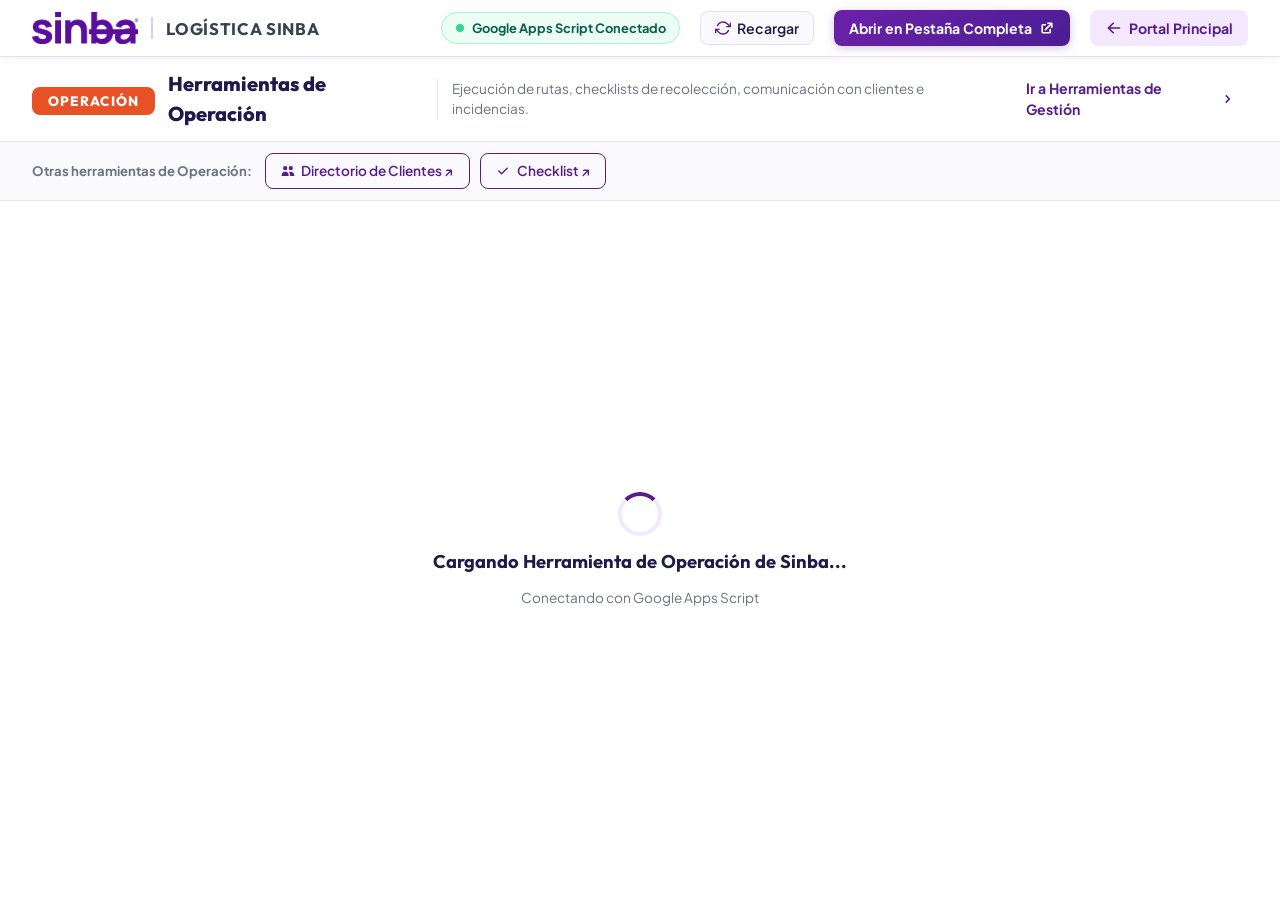
==== commit 75c60a9b: "Agregar Directorio de Clientes y Checklist a Herramientas de Operacion Se agregan dos enlaces direct" ====
--- a/operacion.html
+++ b/operacion.html
@@ -90,6 +90,23 @@
     </div>
   </div>
 
+  <!-- Barra de Herramientas Adicionales de Operación -->
+  <div class="quick-tools-bar">
+    <span class="quick-tools-label">Otras herramientas de Operación:</span>
+    <a href="https://script.google.com/a/macros/sinba.pe/s/AKfycbx68kqQXS2MmRAy04SDhw9Lnktn0qR7kl11kxjSqwhqG59ig5MQkL6e4avHacqMlpoQeQ/exec"
+      target="_blank" rel="noopener noreferrer" class="btn-sm btn-outline quick-tool-link"
+      title="Abrir Directorio de Clientes en Google Apps Script">
+      <svg viewBox="0 0 20 20" fill="currentColor"><path d="M9 6a3 3 0 11-6 0 3 3 0 016 0zM17 6a3 3 0 11-6 0 3 3 0 016 0zM12.93 17c.046-.327.07-.66.07-1a6.97 6.97 0 00-1.5-4.33A5 5 0 0119 16v1h-6.07zM6 11a5 5 0 015 5v1H1v-1a5 5 0 015-5z"/></svg>
+      Directorio de Clientes ↗
+    </a>
+    <a href="https://script.google.com/macros/s/AKfycbxdH1ChZkUwUBqIdx6Nd5o1_QtbMIdZSBdmco9940yDwUgBvE0eCZaKGC1lmWulWS1K/exec"
+      target="_blank" rel="noopener noreferrer" class="btn-sm btn-outline quick-tool-link"
+      title="Abrir Checklist en Google Apps Script">
+      <svg viewBox="0 0 20 20" fill="currentColor"><path fill-rule="evenodd" d="M16.707 5.293a1 1 0 010 1.414l-8 8a1 1 0 01-1.414 0l-4-4a1 1 0 111.414-1.414L8 12.586l7.293-7.293a1 1 0 011.414 0z" clip-rule="evenodd"/></svg>
+      Checklist ↗
+    </a>
+  </div>
+
   <!-- Contenedor del AppScript / IFrame Integrado -->
   <main class="appscript-viewer-container">
     <!-- Overlay de Carga -->
--- a/styles.css
+++ b/styles.css
@@ -1494,6 +1494,37 @@
   text-decoration: underline;
 }
 
+/* Barra de Herramientas Adicionales (enlaces rápidos a otras apps del módulo) */
+.quick-tools-bar {
+  background: #FAF9FD;
+  border-bottom: 1px solid var(--border-light);
+  padding: 0.65rem 2rem;
+  display: flex;
+  align-items: center;
+  flex-wrap: wrap;
+  gap: 0.65rem;
+}
+
+.quick-tools-label {
+  font-size: 0.82rem;
+  font-weight: 700;
+  color: var(--text-muted);
+  margin-right: 0.15rem;
+}
+
+.quick-tool-link {
+  display: inline-flex;
+  align-items: center;
+  gap: 0.4rem;
+  text-decoration: none;
+}
+
+.quick-tool-link svg {
+  width: 14px;
+  height: 14px;
+  flex-shrink: 0;
+}
+
 /* Responsive viewer */
 @media (max-width: 840px) {
   .app-bar-desc {
@@ -1502,6 +1533,10 @@
 
   .app-control-bar {
     padding: 0.65rem 1rem;
+  }
+
+  .quick-tools-bar {
+    padding: 0.6rem 1rem;
   }
 }
 
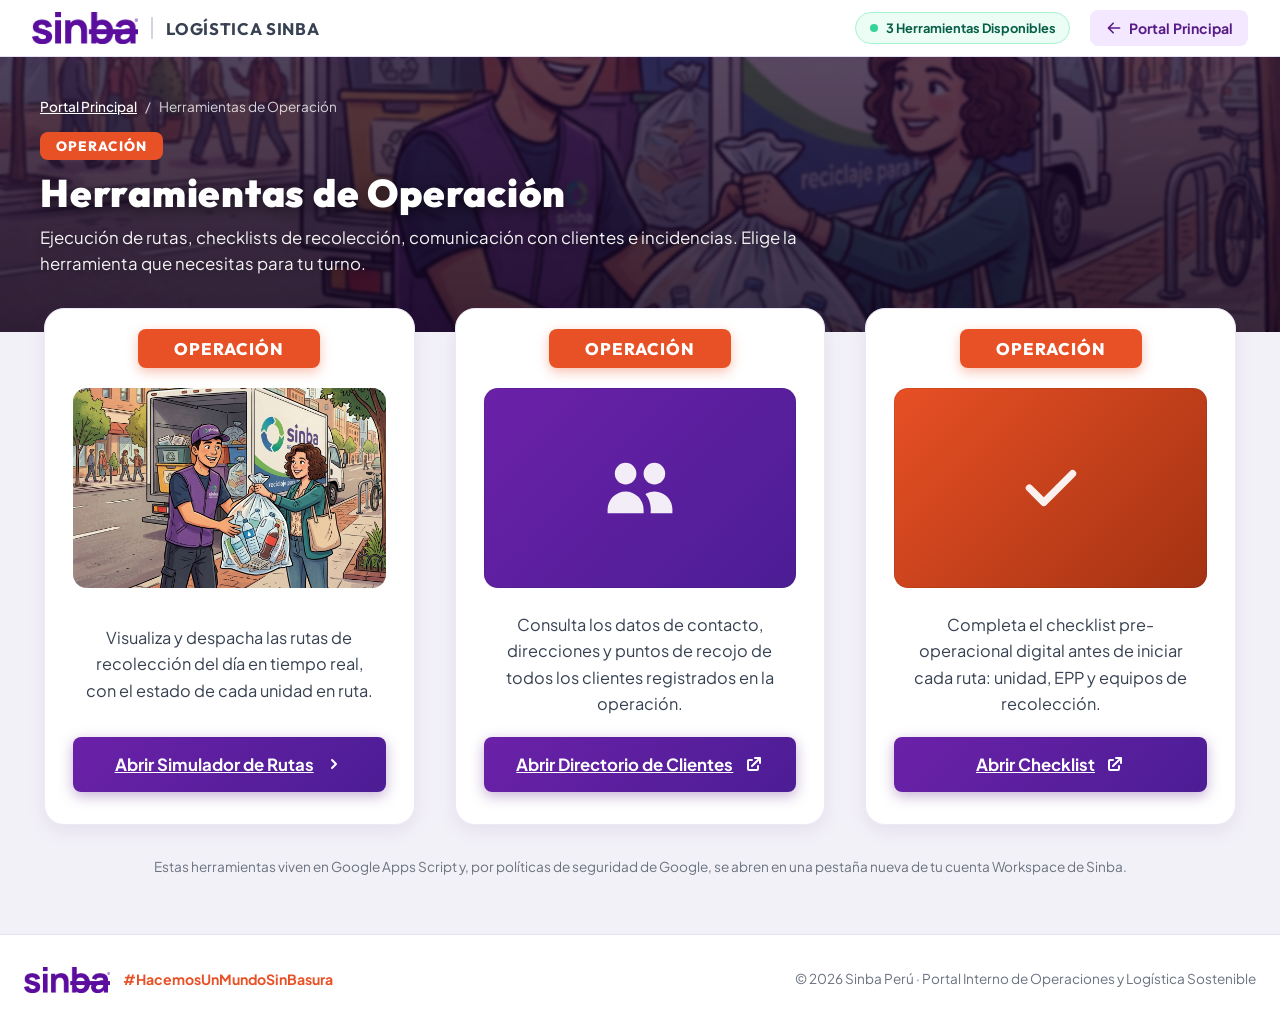
==== commit 0e4ea3b9: "Rediseñar Herramientas de Operación como vista de tarjetas Reemplaza la carga directa del Simulador " ====
--- a/operacion.html
+++ b/operacion.html
@@ -6,7 +6,7 @@
   <meta name="viewport" content="width=device-width, initial-scale=1.0">
   <title>Herramientas de Operación - Sinba Logística</title>
   <meta name="description"
-    content="Módulo de herramientas de operación de Sinba Logística conectado a Google Apps Script.">
+    content="Módulo de herramientas de operación de Sinba Logística: simulador de rutas, directorio de clientes y checklist.">
   <link rel="preconnect" href="https://fonts.googleapis.com">
   <link rel="preconnect" href="https://fonts.gstatic.com" crossorigin>
   <link
@@ -15,7 +15,7 @@
   <link rel="stylesheet" href="styles.css">
 </head>
 
-<body class="app-viewer-body">
+<body>
 
   <!-- Barra de Navegación Superior -->
   <header class="navbar" id="navbar">
@@ -29,33 +29,12 @@
         </div>
       </a>
 
-      <!-- Menú y Acciones de la Herramienta -->
+      <!-- Menú y Acciones -->
       <div class="navbar-actions">
         <div class="tool-status-badge">
           <span class="pulse-dot"></span>
-          <span>Google Apps Script Conectado</span>
-        </div>
-
-        <!-- Botón Recargar Frame -->
-        <button class="nav-btn-action" onclick="reloadAppScriptFrame('op-frame')" title="Recargar herramienta">
-          <svg viewBox="0 0 24 24" fill="none" stroke="currentColor" stroke-width="2">
-            <path d="M23 4v6h-6M1 20v-6h6" />
-            <path d="M3.51 9a9 9 0 0114.85-3.36L23 10M1 14l4.64 4.36A9 9 0 0020.49 15" />
-          </svg>
-          <span>Recargar</span>
-        </button>
-
-        <!-- Botón Abrir Directo en Pestaña Nueva -->
-        <a href="https://script.google.com/a/macros/sinba.pe/s/AKfycbyM9CAs9pCkM7ZyAD83p1r2WjWHfQ9AxZweqpP_xSJXLfnrZStBPode88MS2CbxMtLO/exec"
-          target="_blank" rel="noopener noreferrer" class="btn-open-external"
-          title="Abrir en pestaña completa de Google">
-          <span>Abrir en Pestaña Completa</span>
-          <svg viewBox="0 0 20 20" fill="currentColor">
-            <path
-              d="M11 3a1 1 0 100 2h2.586l-6.293 6.293a1 1 0 101.414 1.414L15 6.414V9a1 1 0 102 0V4a1 1 0 00-1-1h-5z" />
-            <path d="M5 5a2 2 0 00-2 2v8a2 2 0 002 2h8a2 2 0 002-2v-3a1 1 0 10-2 0v3H5V7h3a1 1 0 000-2H5z" />
-          </svg>
-        </a>
+          <span>3 Herramientas Disponibles</span>
+        </div>
 
         <!-- Botón Volver al Portal -->
         <a href="index.html" class="btn-back-portal">
@@ -70,71 +49,159 @@
     </div>
   </header>
 
-  <!-- Sub-Barra de Contexto de la Aplicación -->
-  <div class="app-control-bar">
-    <div class="app-info-left">
-      <div class="category-tag-sub">OPERACIÓN</div>
-      <h1 class="app-bar-title">Herramientas de Operación</h1>
-      <span class="app-bar-desc">Ejecución de rutas, checklists de recolección, comunicación con clientes e
-        incidencias.</span>
-    </div>
-    <div class="app-info-right">
-      <a href="gestion.html" class="link-switch-app">
-        <span>Ir a Herramientas de Gestión</span>
-        <svg viewBox="0 0 20 20" fill="currentColor">
-          <path fill-rule="evenodd"
-            d="M7.293 14.707a1 1 0 010-1.414L10.586 10 7.293 6.707a1 1 0 011.414-1.414l4 4a1 1 0 010 1.414l-4 4a1 1 0 01-1.414 0z"
-            clip-rule="evenodd" />
-        </svg>
-      </a>
-    </div>
-  </div>
-
-  <!-- Barra de Herramientas Adicionales de Operación -->
-  <div class="quick-tools-bar">
-    <span class="quick-tools-label">Otras herramientas de Operación:</span>
-    <a href="https://script.google.com/a/macros/sinba.pe/s/AKfycbx68kqQXS2MmRAy04SDhw9Lnktn0qR7kl11kxjSqwhqG59ig5MQkL6e4avHacqMlpoQeQ/exec"
-      target="_blank" rel="noopener noreferrer" class="btn-sm btn-outline quick-tool-link"
-      title="Abrir Directorio de Clientes en Google Apps Script">
-      <svg viewBox="0 0 20 20" fill="currentColor"><path d="M9 6a3 3 0 11-6 0 3 3 0 016 0zM17 6a3 3 0 11-6 0 3 3 0 016 0zM12.93 17c.046-.327.07-.66.07-1a6.97 6.97 0 00-1.5-4.33A5 5 0 0119 16v1h-6.07zM6 11a5 5 0 015 5v1H1v-1a5 5 0 015-5z"/></svg>
-      Directorio de Clientes ↗
-    </a>
-    <a href="https://script.google.com/macros/s/AKfycbxdH1ChZkUwUBqIdx6Nd5o1_QtbMIdZSBdmco9940yDwUgBvE0eCZaKGC1lmWulWS1K/exec"
-      target="_blank" rel="noopener noreferrer" class="btn-sm btn-outline quick-tool-link"
-      title="Abrir Checklist en Google Apps Script">
-      <svg viewBox="0 0 20 20" fill="currentColor"><path fill-rule="evenodd" d="M16.707 5.293a1 1 0 010 1.414l-8 8a1 1 0 01-1.414 0l-4-4a1 1 0 111.414-1.414L8 12.586l7.293-7.293a1 1 0 011.414 0z" clip-rule="evenodd"/></svg>
-      Checklist ↗
-    </a>
-  </div>
-
-  <!-- Contenedor del AppScript / IFrame Integrado -->
-  <main class="appscript-viewer-container">
-    <!-- Overlay de Carga -->
-    <div class="iframe-loading-indicator" id="iframe-loader">
-      <div class="loader-spinner"></div>
-      <p>Cargando Herramienta de Operación de Sinba...</p>
-      <span class="loader-sub">Conectando con Google Apps Script</span>
-    </div>
-
-    <!-- IFrame de la App -->
-    <iframe id="op-frame" class="appscript-iframe"
-      src="https://script.google.com/a/macros/sinba.pe/s/AKfycbyM9CAs9pCkM7ZyAD83p1r2WjWHfQ9AxZweqpP_xSJXLfnrZStBPode88MS2CbxMtLO/exec"
-      allow="geolocation; microphone; camera; clipboard-read; clipboard-write;"
-      sandbox="allow-forms allow-modals allow-popups allow-popups-to-escape-sandbox allow-same-origin allow-scripts allow-downloads"
-      onload="hideIframeLoader('iframe-loader')">
-    </iframe>
-
-    <!-- Aviso de Soporte / Acceso Workspace -->
-    <div class="iframe-footer-notice">
-      <span>¿No carga la aplicación por políticas de tu cuenta Google?</span>
-      <a href="https://script.google.com/a/macros/sinba.pe/s/AKfycbyM9CAs9pCkM7ZyAD83p1r2WjWHfQ9AxZweqpP_xSJXLfnrZStBPode88MS2CbxMtLO/exec"
-        target="_blank" rel="noopener noreferrer">
-        Haz clic aquí para abrirla directamente en una pestaña de Google Workspace ↗
-      </a>
-    </div>
+  <!-- Hero del Módulo -->
+  <section class="module-hero-section op-hero-bg">
+    <div class="hero-bg-overlay"></div>
+    <div class="module-hero-content">
+      <div class="breadcrumb-trail">
+        <a href="index.html">Portal Principal</a>
+        <span>/</span>
+        <span>Herramientas de Operación</span>
+      </div>
+      <span class="category-tag-sub">OPERACIÓN</span>
+      <h1 class="module-title">Herramientas de Operación</h1>
+      <p class="module-desc">Ejecución de rutas, checklists de recolección, comunicación con clientes e incidencias.
+        Elige la herramienta que necesitas para tu turno.</p>
+    </div>
+  </section>
+
+  <!-- Cuadrícula de Herramientas -->
+  <main class="main-container">
+    <div class="cards-grid tools-grid-3col">
+
+      <!-- TARJETA 1: SIMULADOR DE RUTAS -->
+      <article class="portal-card tool-card">
+        <div class="card-tag-wrapper">
+          <span class="category-tag">OPERACIÓN</span>
+        </div>
+
+        <a href="https://script.google.com/a/macros/sinba.pe/s/AKfycbyM9CAs9pCkM7ZyAD83p1r2WjWHfQ9AxZweqpP_xSJXLfnrZStBPode88MS2CbxMtLO/exec"
+          target="_blank" rel="noopener noreferrer" class="card-media-wrapper" title="Abrir Simulador de Rutas">
+          <img src="assets/operacion_card.jpg" alt="Simulador de rutas de recolección Sinba" class="card-image">
+          <div class="card-media-overlay">
+            <span class="overlay-hint">Monitoreo · Despacho · Rutas en vivo</span>
+          </div>
+        </a>
+
+        <div class="card-body">
+          <p class="card-description">
+            Visualiza y despacha las rutas de recolección del día en tiempo real, con el estado de cada unidad en
+            ruta.
+          </p>
+        </div>
+
+        <div class="card-footer">
+          <a href="https://script.google.com/a/macros/sinba.pe/s/AKfycbyM9CAs9pCkM7ZyAD83p1r2WjWHfQ9AxZweqpP_xSJXLfnrZStBPode88MS2CbxMtLO/exec"
+            target="_blank" rel="noopener noreferrer" class="btn-primary-purple">
+            <span>Abrir Simulador de Rutas</span>
+            <svg class="btn-icon" viewBox="0 0 20 20" fill="currentColor">
+              <path fill-rule="evenodd"
+                d="M7.293 14.707a1 1 0 010-1.414L10.586 10 7.293 6.707a1 1 0 011.414-1.414l4 4a1 1 0 010 1.414l-4 4a1 1 0 01-1.414 0z"
+                clip-rule="evenodd" />
+            </svg>
+          </a>
+        </div>
+      </article>
+
+      <!-- TARJETA 2: DIRECTORIO DE CLIENTES -->
+      <article class="portal-card tool-card">
+        <div class="card-tag-wrapper">
+          <span class="category-tag">OPERACIÓN</span>
+        </div>
+
+        <a href="https://script.google.com/a/macros/sinba.pe/s/AKfycbx68kqQXS2MmRAy04SDhw9Lnktn0qR7kl11kxjSqwhqG59ig5MQkL6e4avHacqMlpoQeQ/exec"
+          target="_blank" rel="noopener noreferrer" class="card-media-wrapper card-icon-media icon-clientes"
+          title="Abrir Directorio de Clientes">
+          <svg viewBox="0 0 20 20" fill="currentColor" class="card-icon-svg">
+            <path
+              d="M9 6a3 3 0 11-6 0 3 3 0 016 0zM17 6a3 3 0 11-6 0 3 3 0 016 0zM12.93 17c.046-.327.07-.66.07-1a6.97 6.97 0 00-1.5-4.33A5 5 0 0119 16v1h-6.07zM6 11a5 5 0 015 5v1H1v-1a5 5 0 015-5z" />
+          </svg>
+          <div class="card-media-overlay">
+            <span class="overlay-hint">Contactos · Direcciones · Puntos de recojo</span>
+          </div>
+        </a>
+
+        <div class="card-body">
+          <p class="card-description">
+            Consulta los datos de contacto, direcciones y puntos de recojo de todos los clientes registrados en la
+            operación.
+          </p>
+        </div>
+
+        <div class="card-footer">
+          <a href="https://script.google.com/a/macros/sinba.pe/s/AKfycbx68kqQXS2MmRAy04SDhw9Lnktn0qR7kl11kxjSqwhqG59ig5MQkL6e4avHacqMlpoQeQ/exec"
+            target="_blank" rel="noopener noreferrer" class="btn-primary-purple">
+            <span>Abrir Directorio de Clientes</span>
+            <svg class="btn-icon" viewBox="0 0 20 20" fill="currentColor">
+              <path
+                d="M11 3a1 1 0 100 2h2.586l-6.293 6.293a1 1 0 101.414 1.414L15 6.414V9a1 1 0 102 0V4a1 1 0 00-1-1h-5z" />
+              <path d="M5 5a2 2 0 00-2 2v8a2 2 0 002 2h8a2 2 0 002-2v-3a1 1 0 10-2 0v3H5V7h3a1 1 0 000-2H5z" />
+            </svg>
+          </a>
+        </div>
+      </article>
+
+      <!-- TARJETA 3: CHECKLIST -->
+      <article class="portal-card tool-card">
+        <div class="card-tag-wrapper">
+          <span class="category-tag">OPERACIÓN</span>
+        </div>
+
+        <a href="https://script.google.com/macros/s/AKfycbxdH1ChZkUwUBqIdx6Nd5o1_QtbMIdZSBdmco9940yDwUgBvE0eCZaKGC1lmWulWS1K/exec"
+          target="_blank" rel="noopener noreferrer" class="card-media-wrapper card-icon-media icon-checklist"
+          title="Abrir Checklist">
+          <svg viewBox="0 0 20 20" fill="currentColor" class="card-icon-svg">
+            <path fill-rule="evenodd"
+              d="M16.707 5.293a1 1 0 010 1.414l-8 8a1 1 0 01-1.414 0l-4-4a1 1 0 111.414-1.414L8 12.586l7.293-7.293a1 1 0 011.414 0z"
+              clip-rule="evenodd" />
+          </svg>
+          <div class="card-media-overlay">
+            <span class="overlay-hint">Checklist digital pre-operacional</span>
+          </div>
+        </a>
+
+        <div class="card-body">
+          <p class="card-description">
+            Completa el checklist pre-operacional digital antes de iniciar cada ruta: unidad, EPP y equipos de
+            recolección.
+          </p>
+        </div>
+
+        <div class="card-footer">
+          <a href="https://script.google.com/macros/s/AKfycbxdH1ChZkUwUBqIdx6Nd5o1_QtbMIdZSBdmco9940yDwUgBvE0eCZaKGC1lmWulWS1K/exec"
+            target="_blank" rel="noopener noreferrer" class="btn-primary-purple">
+            <span>Abrir Checklist</span>
+            <svg class="btn-icon" viewBox="0 0 20 20" fill="currentColor">
+              <path
+                d="M11 3a1 1 0 100 2h2.586l-6.293 6.293a1 1 0 101.414 1.414L15 6.414V9a1 1 0 102 0V4a1 1 0 00-1-1h-5z" />
+              <path d="M5 5a2 2 0 00-2 2v8a2 2 0 002 2h8a2 2 0 002-2v-3a1 1 0 10-2 0v3H5V7h3a1 1 0 000-2H5z" />
+            </svg>
+          </a>
+        </div>
+      </article>
+
+    </div>
+
+    <p class="tools-external-note">
+      Estas herramientas viven en Google Apps Script y, por políticas de seguridad de Google, se abren en una pestaña
+      nueva de tu cuenta Workspace de Sinba.
+    </p>
   </main>
+
+  <!-- Pie de Página -->
+  <footer class="footer">
+    <div class="footer-container">
+      <div class="footer-brand">
+        <img src="assets/sinba_logo.png" alt="Sinba" class="footer-logo-img">
+        <span class="footer-motto">#HacemosUnMundoSinBasura</span>
+      </div>
+      <div class="footer-info">
+        <p>© 2026 Sinba Perú · Portal Interno de Operaciones y Logística Sostenible</p>
+      </div>
+    </div>
+  </footer>
 
   <script src="app.js"></script>
 </body>
 
-</html>+</html>
--- a/styles.css
+++ b/styles.css
@@ -1494,35 +1494,52 @@
   text-decoration: underline;
 }
 
-/* Barra de Herramientas Adicionales (enlaces rápidos a otras apps del módulo) */
-.quick-tools-bar {
-  background: #FAF9FD;
-  border-bottom: 1px solid var(--border-light);
-  padding: 0.65rem 2rem;
-  display: flex;
-  align-items: center;
-  flex-wrap: wrap;
-  gap: 0.65rem;
-}
-
-.quick-tools-label {
-  font-size: 0.82rem;
-  font-weight: 700;
+/* Cuadrícula de Herramientas (operacion.html) */
+.tools-grid-3col {
+  grid-template-columns: repeat(3, 1fr);
+}
+
+.tool-card .card-media-wrapper {
+  height: 200px;
+}
+
+.card-icon-media {
+  display: flex;
+  align-items: center;
+  justify-content: center;
+}
+
+.card-icon-media.icon-clientes {
+  background: var(--sinba-purple-gradient);
+}
+
+.card-icon-media.icon-checklist {
+  background: linear-gradient(135deg, var(--accent-orange) 0%, #A33212 100%);
+}
+
+.card-icon-svg {
+  width: 72px;
+  height: 72px;
+  color: rgba(255, 255, 255, 0.92);
+}
+
+.tools-external-note {
+  text-align: center;
+  font-size: 0.85rem;
   color: var(--text-muted);
-  margin-right: 0.15rem;
-}
-
-.quick-tool-link {
-  display: inline-flex;
-  align-items: center;
-  gap: 0.4rem;
-  text-decoration: none;
-}
-
-.quick-tool-link svg {
-  width: 14px;
-  height: 14px;
-  flex-shrink: 0;
+  margin-top: 2rem;
+}
+
+@media (max-width: 980px) {
+  .tools-grid-3col {
+    grid-template-columns: repeat(2, 1fr);
+  }
+}
+
+@media (max-width: 640px) {
+  .tools-grid-3col {
+    grid-template-columns: 1fr;
+  }
 }
 
 /* Responsive viewer */
@@ -1533,10 +1550,6 @@
 
   .app-control-bar {
     padding: 0.65rem 1rem;
-  }
-
-  .quick-tools-bar {
-    padding: 0.6rem 1rem;
   }
 }
 
